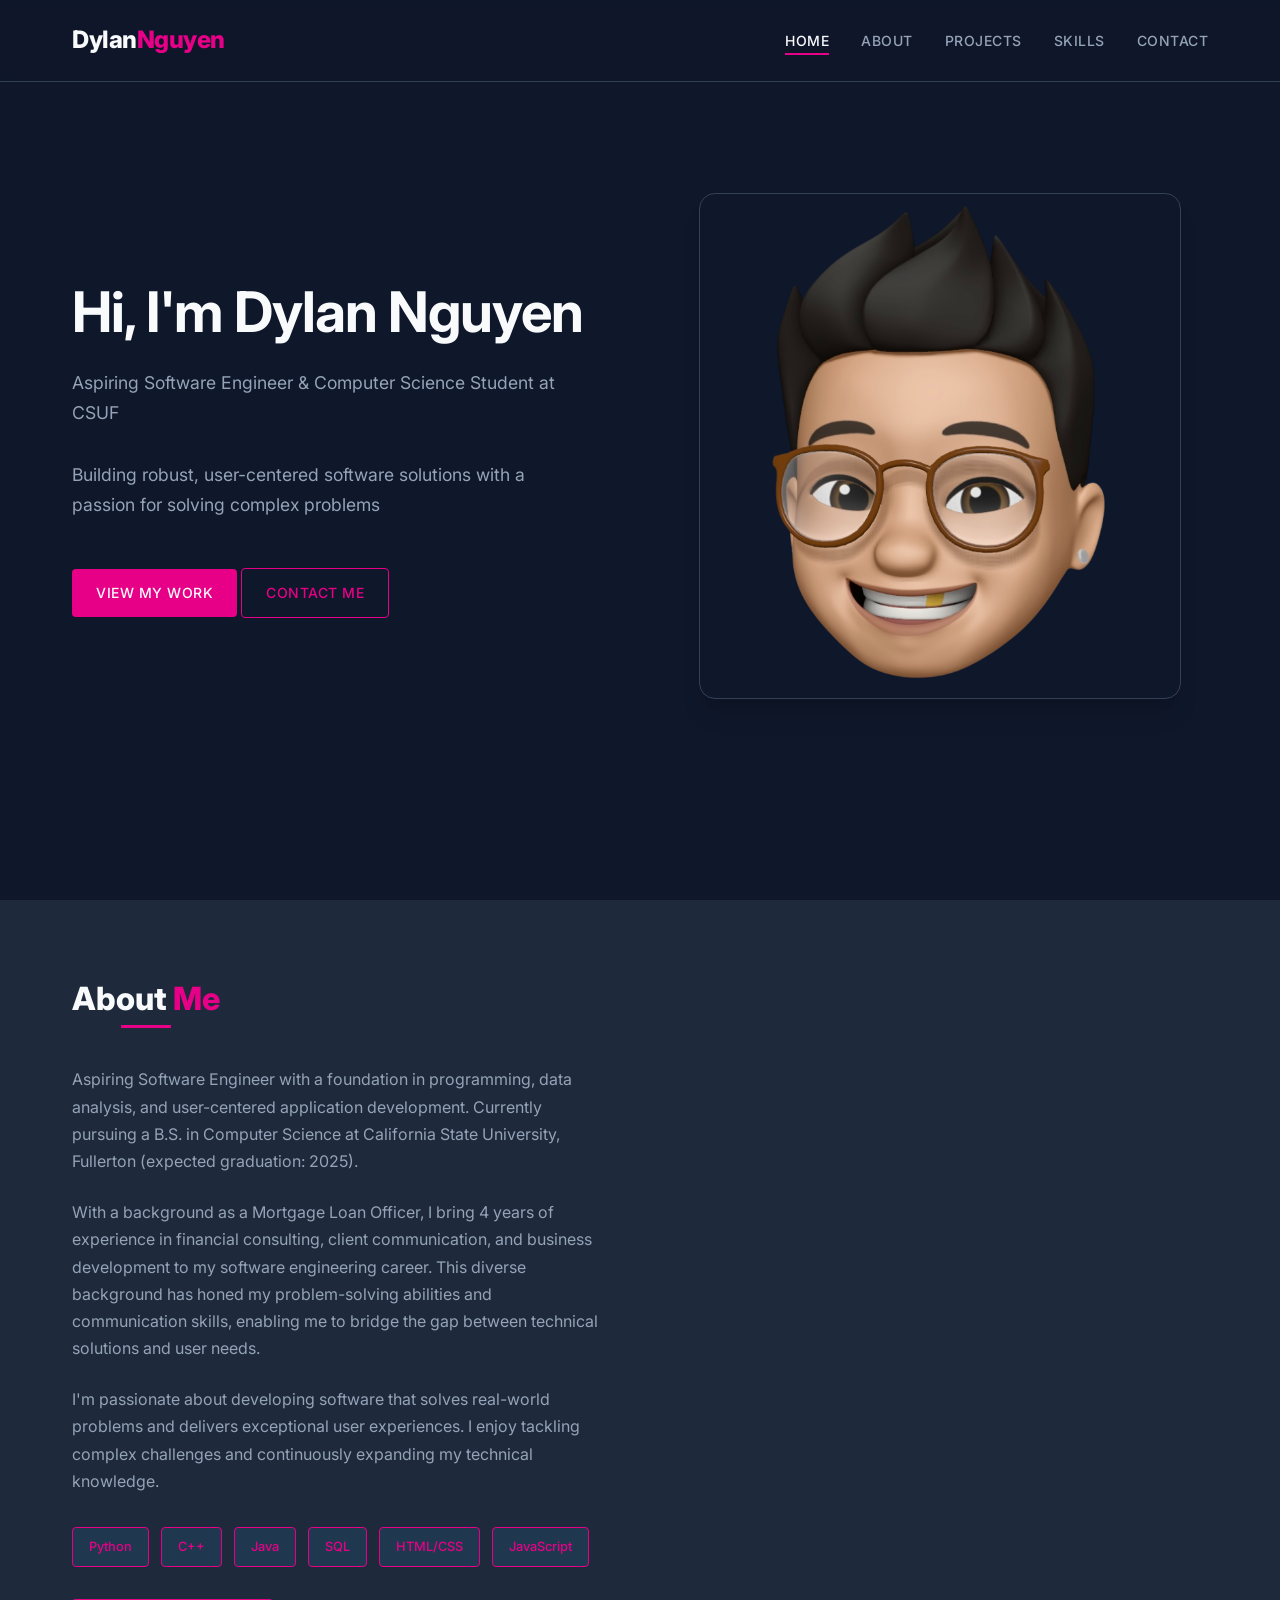
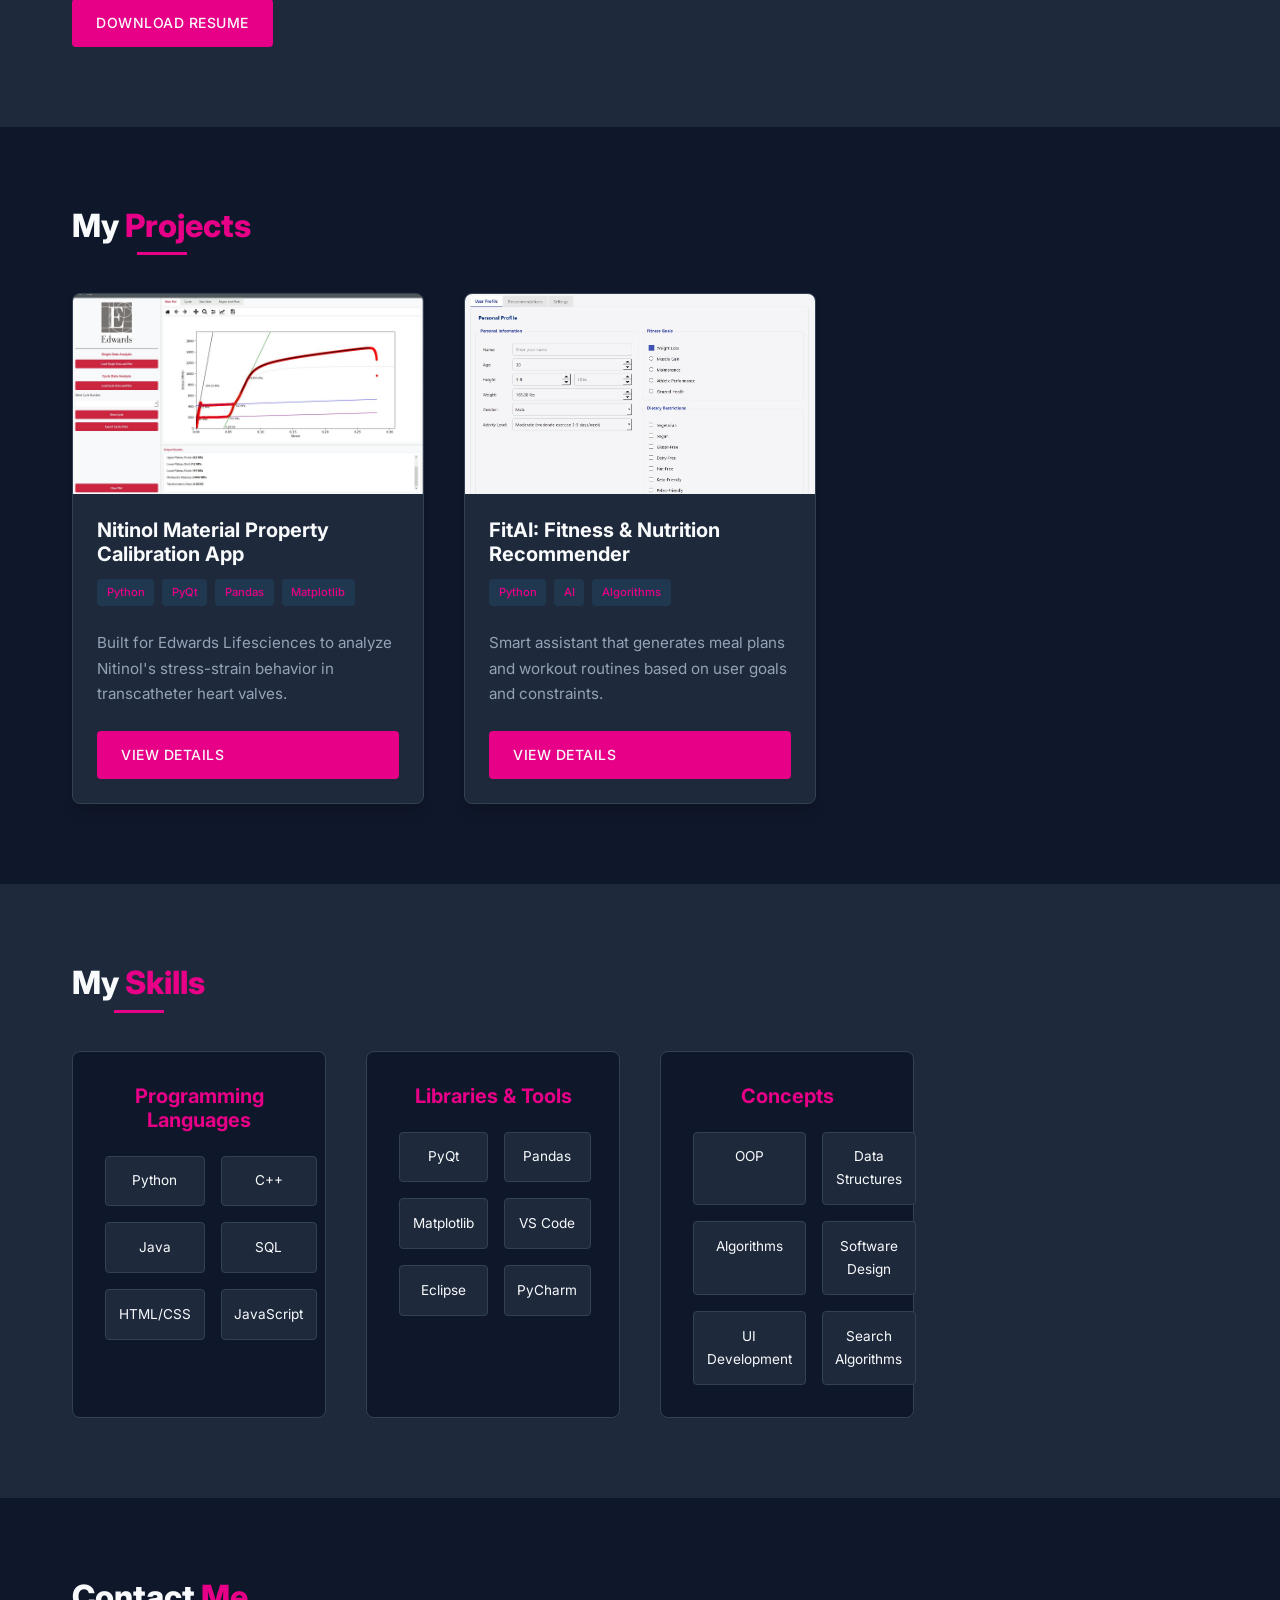
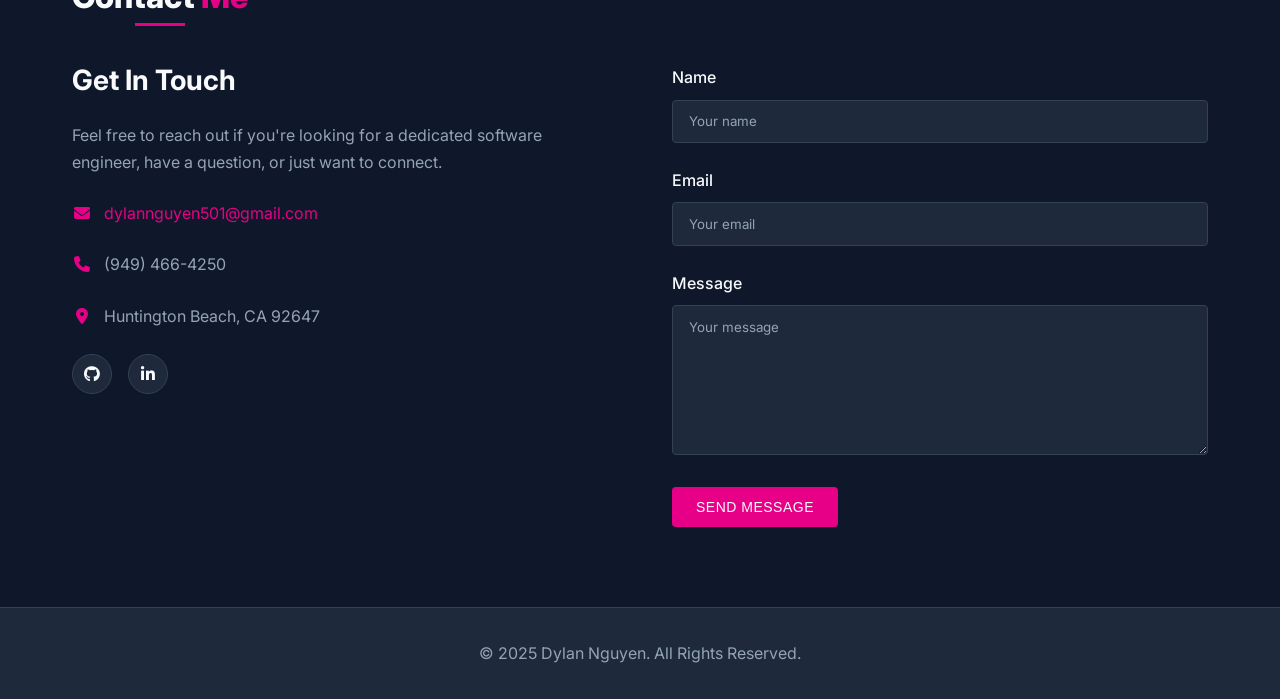
==== index.html @ c64ba747 "first commit" ====
<!DOCTYPE html>
<html lang="en">
<head>
  <meta charset="UTF-8">
  <meta name="viewport" content="width=device-width, initial-scale=1.0">
  <title>Dylan Nguyen | Software Engineer</title>
  <meta name="description" content="Dylan Nguyen - Software Engineer and Computer Science Student specializing in Python, C++, Java, and UI/UX Design">
  
  <!-- Favicon -->
  <link rel="icon" type="image/png" href="images/favicon.png">
  
  <!-- Google Fonts -->
  <link rel="preconnect" href="https://fonts.googleapis.com">
  <link rel="preconnect" href="https://fonts.gstatic.com" crossorigin>
  <link href="https://fonts.googleapis.com/css2?family=Inter:wght@300;400;500;600;700;800&display=swap" rel="stylesheet">
  
  <!-- Font Awesome -->
  <link rel="stylesheet" href="https://cdnjs.cloudflare.com/ajax/libs/font-awesome/6.4.0/css/all.min.css">
  
  <!-- Custom CSS -->
  <link rel="stylesheet" href="css/styles.css">
</head>
<body>
  <div class="main-layout">
    <!-- Header & Navigation -->
    <header>
      <div class="container">
        <nav>
          <div class="logo">
            <a href="index.html">Dylan<span>Nguyen</span></a>
          </div>
          <ul class="nav-links">
            <li><a href="#hero" class="active">Home</a></li>
            <li><a href="#about">About</a></li>
            <li><a href="#projects">Projects</a></li>
            <li><a href="#skills">Skills</a></li>
            <li><a href="#contact">Contact</a></li>
          </ul>
          <div class="nav-toggle">
            <i class="fas fa-bars"></i>
          </div>
        </nav>
      </div>
    </header>

    <!-- Hero Section -->
    <section id="hero">
      <div class="container">
        <div class="hero-content">
          <div class="hero-text animate fade-in-element">
            <h1>Hi, I'm <span>Dylan Nguyen</span></h1>
            <p>Aspiring Software Engineer & Computer Science Student at CSUF</p>
            <p>Building robust, user-centered software solutions with a passion for solving complex problems</p>
            <a href="#projects" class="btn">View My Work</a>
            <a href="#contact" class="btn btn-outline">Contact Me</a>
          </div>
          <div class="hero-image animate slide-in-right-element">
            <img src="images/profile.png" alt="Dylan Nguyen">
          </div>
        </div>
      </div>
    </section>

    <!-- About Section -->
    <section id="about">
      <div class="container">
        <h2 class="section-title">About <span>Me</span></h2>
        <div class="about-content">
          <div class="about-text animate slide-in-left-element">
            <p>Aspiring Software Engineer with a foundation in programming, data analysis, and user-centered application development. Currently pursuing a B.S. in Computer Science at California State University, Fullerton (expected graduation: 2025).</p>
            <p>With a background as a Mortgage Loan Officer, I bring 4 years of experience in financial consulting, client communication, and business development to my software engineering career. This diverse background has honed my problem-solving abilities and communication skills, enabling me to bridge the gap between technical solutions and user needs.</p>
            <p>I'm passionate about developing software that solves real-world problems and delivers exceptional user experiences. I enjoy tackling complex challenges and continuously expanding my technical knowledge.</p>
            <div class="skills-list">
              <span class="skill-tag">Python</span>
              <span class="skill-tag">C++</span>
              <span class="skill-tag">Java</span>
              <span class="skill-tag">SQL</span>
              <span class="skill-tag">HTML/CSS</span>
              <span class="skill-tag">JavaScript</span>
            </div>
            <a href="resources/Dylan_Nguyen_Resume.pdf" class="btn resume-link" target="_blank">Download Resume</a>
        </div>
      </div>
    </section>

    <!-- Projects Section -->
    <section id="projects">
      <div class="container">
        <h2 class="section-title">My <span>Projects</span></h2>
        <div class="projects-grid">
          <!-- Project 1 -->
          <div class="project-card animate fade-in-element">
            <div class="project-img">
              <img src="images/project-nitinol.jpg" alt="Nitinol Material Property Calibration App">
            </div>
            <div class="project-info">
              <h3>Nitinol Material Property Calibration App</h3>
              <div class="project-tags">
                <span class="project-tag">Python</span>
                <span class="project-tag">PyQt</span>
                <span class="project-tag">Pandas</span>
                <span class="project-tag">Matplotlib</span>
              </div>
              <p>Built for Edwards Lifesciences to analyze Nitinol's stress-strain behavior in transcatheter heart valves.</p>
              <a href="projects/nitinol.html" class="btn">View Details</a>
            </div>
          </div>
          
          <!-- Project 2 -->
          <div class="project-card animate fade-in-element">
            <div class="project-img">
              <img src="images/project-fitai.jpg" alt="FitAI: AI-Powered Fitness & Nutrition Recommender">
            </div>
            <div class="project-info">
              <h3>FitAI: Fitness & Nutrition Recommender</h3>
              <div class="project-tags">
                <span class="project-tag">Python</span>
                <span class="project-tag">AI</span>
                <span class="project-tag">Algorithms</span>
              </div>
              <p>Smart assistant that generates meal plans and workout routines based on user goals and constraints.</p>
              <a href="projects/fitai.html" class="btn">View Details</a>
            </div>
          </div>
        </div>
      </div>
    </section>

    <!-- Skills Section -->
    <section id="skills">
      <div class="container">
        <h2 class="section-title">My <span>Skills</span></h2>
        <div class="skills-container">
          <!-- Programming Languages -->
          <div class="skill-category animate fade-in-element">
            <h3>Programming Languages</h3>
            <div class="skill-items">
              <div class="skill-item">Python</div>
              <div class="skill-item">C++</div>
              <div class="skill-item">Java</div>
              <div class="skill-item">SQL</div>
              <div class="skill-item">HTML/CSS</div>
              <div class="skill-item">JavaScript</div>
            </div>
          </div>
          
          <!-- Libraries & Tools -->
          <div class="skill-category animate fade-in-element">
            <h3>Libraries & Tools</h3>
            <div class="skill-items">
              <div class="skill-item">PyQt</div>
              <div class="skill-item">Pandas</div>
              <div class="skill-item">Matplotlib</div>
              <div class="skill-item">VS Code</div>
              <div class="skill-item">Eclipse</div>
              <div class="skill-item">PyCharm</div>
            </div>
          </div>
          
          <!-- Concepts -->
          <div class="skill-category animate fade-in-element">
            <h3>Concepts</h3>
            <div class="skill-items">
              <div class="skill-item">OOP</div>
              <div class="skill-item">Data Structures</div>
              <div class="skill-item">Algorithms</div>
              <div class="skill-item">Software Design</div>
              <div class="skill-item">UI Development</div>
              <div class="skill-item">Search Algorithms</div>
            </div>
          </div>
        </div>
      </div>
    </section>

    <!-- Contact Section -->
    <section id="contact">
      <div class="container">
        <h2 class="section-title">Contact <span>Me</span></h2>
        <div class="contact-container">
          <div class="contact-info animate slide-in-left-element">
            <h3>Get In Touch</h3>
            <p>Feel free to reach out if you're looking for a dedicated software engineer, have a question, or just want to connect.</p>
            <p><i class="fas fa-envelope"></i> <a href="mailto:dylannguyen501@gmail.com">dylannguyen501@gmail.com</a></p>
            <p><i class="fas fa-phone"></i> (949) 466-4250</p>
            <p><i class="fas fa-map-marker-alt"></i> Huntington Beach, CA 92647</p>
            <div class="social-links">
              <a href="https://github.com/dylvnn" target="_blank" class="social-link"><i class="fab fa-github"></i></a>
              <a href="https://linkedin.com/in/dylanxnguyen" target="_blank" class="social-link"><i class="fab fa-linkedin-in"></i></a>
            </div>
          </div>
          <div class="contact-form animate slide-in-right-element">
            <form id="contact-form">
              <div class="form-group">
                <label for="name">Name</label>
                <input type="text" id="name" name="name" placeholder="Your name" required>
              </div>
              <div class="form-group">
                <label for="email">Email</label>
                <input type="email" id="email" name="email" placeholder="Your email" required>
              </div>
              <div class="form-group">
                <label for="message">Message</label>
                <textarea id="message" name="message" placeholder="Your message" required></textarea>
              </div>
              <button type="submit" class="btn">Send Message</button>
            </form>
          </div>
        </div>
      </div>
    </section>

    <!-- Footer -->
    <footer>
      <div class="container">
        <p>&copy; 2025 Dylan Nguyen. All Rights Reserved.</p>
      </div>
    </footer>
  </div>

  <!-- Custom JavaScript -->
  <script src="js/script.js"></script>
</body>
</html>
---- css/styles.css ----
/* Global Styles */
:root {
  --bg-primary: #0f172a;
  --bg-secondary: #1e293b;
  --text-primary: #f8fafc;
  --text-secondary: #94a3b8;
  --accent-color: #e70087;
  --accent-color-hover: #e70087;
  --border-color: #334155;
  --font-main: 'Inter', sans-serif;
  --font-heading: 'Inter', sans-serif;
  --transition: all 0.3s ease-in-out;
  --container-width: 1200px;
  --sidebar-width: 300px;
}

* {
  margin: 0;
  padding: 0;
  box-sizing: border-box;
}

html {
  scroll-behavior: smooth;
}

body {
  font-family: var(--font-main);
  line-height: 1.7;
  color: var(--text-primary);
  background-color: var(--bg-primary);
  min-height: 100vh;
}

a {
  text-decoration: none;
  color: var(--accent-color);
  transition: var(--transition);
}

a:hover {
  color: var(--accent-color-hover);
}

h1, h2, h3, h4, h5, h6 {
  font-family: var(--font-heading);
  font-weight: 700;
  line-height: 1.2;
  margin-bottom: 1.5rem;
  color: var(--text-primary);
}

ul {
  list-style: none;
}

img {
  max-width: 100%;
  height: auto;
  border-radius: 0.5rem;
}

.container {
  max-width: var(--container-width);
  margin: 0 auto;
  padding: 0 2rem;
}

.btn {
  display: inline-block;
  padding: 0.75rem 1.5rem;
  background-color: var(--accent-color);
  color: var(--text-primary);
  border: none;
  border-radius: 0.25rem;
  cursor: pointer;
  font-weight: 500;
  transition: var(--transition);
  font-size: 0.875rem;
  text-transform: uppercase;
  letter-spacing: 0.5px;
}

.btn:hover {
  background-color: var(--accent-color-hover);
  color: var(--text-primary);
  transform: translateY(-2px);
}

.btn-outline {
  background-color: transparent;
  border: 1px solid var(--accent-color);
  color: var(--accent-color);
}

.btn-outline:hover {
  background-color: var(--accent-color);
  color: var(--text-primary);
}

section {
  padding: 5rem 0;
}

.section-title {
  text-align: center;
  margin-bottom: 3rem;
  font-size: 2rem;
  font-weight: 800;
  position: relative;
  display: inline-block;
}

.section-title span {
  color: var(--accent-color);
}

.section-title::after {
  content: '';
  position: absolute;
  bottom: -10px;
  left: 50%;
  transform: translateX(-50%);
  width: 50px;
  height: 3px;
  background-color: var(--accent-color);
}

/* Layout */
.main-layout {
  display: flex;
  flex-direction: column;
  min-height: 100vh;
}

/* Header and Navigation */
header {
  position: fixed;
  width: 100%;
  top: 0;
  z-index: 100;
  backdrop-filter: blur(5px);
  background-color: rgba(15, 23, 42, 0.8);
  border-bottom: 1px solid var(--border-color);
}

nav {
  display: flex;
  justify-content: space-between;
  align-items: center;
  padding: 1.25rem 0;
}

.logo a {
  font-size: 1.5rem;
  font-weight: 800;
  color: var(--text-primary);
  letter-spacing: -0.5px;
}

.logo a span {
  color: var(--accent-color);
}

.nav-links {
  display: flex;
  gap: 2rem;
}

.nav-links a {
  color: var(--text-secondary);
  font-weight: 500;
  font-size: 0.875rem;
  text-transform: uppercase;
  letter-spacing: 0.5px;
  position: relative;
}

.nav-links a:hover,
.nav-links a.active {
  color: var(--text-primary);
}

.nav-links a.active::after {
  content: '';
  position: absolute;
  bottom: -6px;
  left: 0;
  width: 100%;
  height: 2px;
  background-color: var(--accent-color);
}

.nav-toggle {
  display: none;
  cursor: pointer;
  font-size: 1.5rem;
  color: var(--text-primary);
}

/* Hero Section */
#hero {
  min-height: 100vh;
  display: flex;
  align-items: center;
  background-color: var(--bg-primary);
  padding-top: 80px;
  position: relative;
}

.hero-content {
  display: grid;
  grid-template-columns: 1fr 1fr;
  gap: 4rem;
  align-items: center;
}

.hero-text h1 {
  font-size: 3.5rem;
  margin-bottom: 1.5rem;
  line-height: 1.1;
  letter-spacing: -1px;
}

.hero-text p {
  font-size: 1.1rem;
  margin-bottom: 2rem;
  color: var(--text-secondary);
  max-width: 500px;
}

.hero-text .btn {
  margin-top: 1rem;
}

.hero-image {
  position: relative;
  text-align: center;
}

.hero-image img {
  max-width: 90%;
  border-radius: 1rem;
  box-shadow: 0 20px 25px -5px rgba(0, 0, 0, 0.1), 0 10px 10px -5px rgba(0, 0, 0, 0.04);
  border: 1px solid var(--border-color);
}

.hero-image::before {
  content: '';
  position: absolute;
  top: -20px;
  left: 20px;
  right: 20px;
  bottom: 20px;
  border: 2px solid var(--accent-color);
  border-radius: 1rem;
  z-index: -1;
  opacity: 0.3;
}

/* About Section */
#about {
  background-color: var(--bg-secondary);
  position: relative;
  overflow: hidden;
}

.about-content {
  display: grid;
  grid-template-columns: 1fr 1fr;
  gap: 4rem;
  align-items: center;
}

.about-text h2 {
  margin-bottom: 1.5rem;
  font-size: 2rem;
}

.about-text p {
  margin-bottom: 1.5rem;
  color: var(--text-secondary);
}

.skills-list {
  display: flex;
  flex-wrap: wrap;
  gap: 0.75rem;
  margin-top: 2rem;
}

.skill-tag {
  background-color: rgba(56, 189, 248, 0.1);
  border: 1px solid var(--accent-color);
  padding: 0.5rem 1rem;
  border-radius: 0.25rem;
  font-size: 0.8rem;
  font-weight: 500;
  color: var(--accent-color);
}

.resume-link {
  display: inline-block;
  margin-top: 2rem;
}

.about-image img {
  border-radius: 0.5rem;
  box-shadow: 0 20px 25px -5px rgba(0, 0, 0, 0.1), 0 10px 10px -5px rgba(0, 0, 0, 0.04);
  border: 1px solid var(--border-color);
}

/* Projects Section */
.projects-grid {
  display: grid;
  grid-template-columns: repeat(auto-fill, minmax(350px, 1fr));
  gap: 2.5rem;
}

.project-card {
  background-color: var(--bg-secondary);
  border-radius: 0.5rem;
  overflow: hidden;
  box-shadow: 0 10px 15px -3px rgba(0, 0, 0, 0.1), 0 4px 6px -2px rgba(0, 0, 0, 0.05);
  border: 1px solid var(--border-color);
  transition: var(--transition);
  height: 100%;
  display: flex;
  flex-direction: column;
}

.project-card:hover {
  transform: translateY(-10px);
  box-shadow: 0 20px 25px -5px rgba(0, 0, 0, 0.1), 0 10px 10px -5px rgba(0, 0, 0, 0.04);
  border-color: var(--accent-color);
}

.project-img {
  height: 200px;
  overflow: hidden;
}

.project-img img {
  width: 100%;
  height: 100%;
  object-fit: cover;
  transition: var(--transition);
  border-radius: 0;
}

.project-card:hover .project-img img {
  transform: scale(1.05);
}

.project-info {
  padding: 1.5rem;
  display: flex;
  flex-direction: column;
  flex-grow: 1;
}

.project-info h3 {
  font-size: 1.25rem;
  margin-bottom: 0.8rem;
}

.project-info p {
  margin-bottom: 1.5rem;
  color: var(--text-secondary);
  font-size: 0.95rem;
  flex-grow: 1;
}

.project-tags {
  display: flex;
  flex-wrap: wrap;
  gap: 0.5rem;
  margin-bottom: 1.5rem;
}

.project-tag {
  background-color: rgba(56, 189, 248, 0.1);
  color: var(--accent-color);
  padding: 0.25rem 0.6rem;
  border-radius: 0.25rem;
  font-size: 0.7rem;
  font-weight: 500;
}

/* Skills Section */
#skills {
  background-color: var(--bg-secondary);
}

.skills-container {
  display: grid;
  grid-template-columns: repeat(auto-fill, minmax(250px, 1fr));
  gap: 2.5rem;
}

.skill-category {
  background-color: var(--bg-primary);
  padding: 2rem;
  border-radius: 0.5rem;
  border: 1px solid var(--border-color);
  transition: var(--transition);
}

.skill-category:hover {
  transform: translateY(-5px);
  border-color: var(--accent-color);
}

.skill-category h3 {
  margin-bottom: 1.5rem;
  font-size: 1.25rem;
  color: var(--accent-color);
  text-align: center;
}

.skill-items {
  display: grid;
  grid-template-columns: repeat(2, 1fr);
  gap: 1rem;
}

.skill-item {
  background-color: var(--bg-secondary);
  padding: 0.8rem;
  border-radius: 0.25rem;
  font-size: 0.85rem;
  text-align: center;
  border: 1px solid var(--border-color);
  transition: var(--transition);
}

.skill-item:hover {
  background-color: rgba(56, 189, 248, 0.1);
  border-color: var(--accent-color);
  color: var(--accent-color);
}

/* Contact Section */
#contact {
  background-color: var(--bg-primary);
}

.contact-container {
  display: grid;
  grid-template-columns: 1fr 1fr;
  gap: 4rem;
}

.contact-info h3 {
  font-size: 1.75rem;
  margin-bottom: 1.5rem;
}

.contact-info p {
  margin-bottom: 1.5rem;
  color: var(--text-secondary);
}

.contact-info p i {
  color: var(--accent-color);
  margin-right: 0.5rem;
  width: 20px;
  text-align: center;
}

.social-links {
  display: flex;
  gap: 1rem;
  margin-bottom: 2rem;
}

.social-link {
  display: flex;
  align-items: center;
  justify-content: center;
  width: 40px;
  height: 40px;
  background-color: var(--bg-secondary);
  color: var(--text-primary);
  border-radius: 50%;
  transition: var(--transition);
  border: 1px solid var(--border-color);
}

.social-link:hover {
  background-color: var(--accent-color);
  color: var(--text-primary);
  transform: translateY(-3px);
  border-color: var(--accent-color);
}

.contact-form .form-group {
  margin-bottom: 1.5rem;
}

.contact-form label {
  display: block;
  margin-bottom: 0.5rem;
  font-weight: 500;
  color: var(--text-primary);
}

.contact-form input,
.contact-form textarea {
  width: 100%;
  padding: 0.8rem 1rem;
  background-color: var(--bg-secondary);
  border: 1px solid var(--border-color);
  border-radius: 0.25rem;
  font-family: var(--font-main);
  color: var(--text-primary);
  transition: var(--transition);
}

.contact-form input:focus,
.contact-form textarea:focus {
  outline: none;
  border-color: var(--accent-color);
  box-shadow: 0 0 0 2px rgba(56, 189, 248, 0.2);
}

.contact-form textarea {
  resize: vertical;
  min-height: 150px;
}

.contact-form input::placeholder,
.contact-form textarea::placeholder {
  color: var(--text-secondary);
}

/* Footer */
footer {
  background-color: var(--bg-secondary);
  color: var(--text-secondary);
  text-align: center;
  padding: 2rem 0;
  border-top: 1px solid var(--border-color);
}

/* Project Details Page */
.project-details {
  padding-top: 100px;
  padding-bottom: 5rem;
}

.project-header {
  text-align: center;
  margin-bottom: 3rem;
}

.project-header h1 {
  font-size: 2.5rem;
  margin-bottom: 1rem;
}

.project-gallery {
  display: grid;
  grid-template-columns: repeat(auto-fill, minmax(300px, 1fr));
  gap: 1.5rem;
  margin-bottom: 3rem;
}

.gallery-item {
  border-radius: 0.5rem;
  overflow: hidden;
  box-shadow: 0 5px 15px rgba(0, 0, 0, 0.1);
  border: 1px solid var(--border-color);
}

.gallery-item img {
  width: 100%;
  height: 100%;
  object-fit: cover;
  border-radius: 0;
}

.project-description {
  margin-bottom: 3rem;
}

.project-description h2 {
  font-size: 1.75rem;
  margin-bottom: 1.5rem;
}

.project-description h3 {
  font-size: 1.35rem;
  margin-top: 2rem;
  margin-bottom: 1rem;
  color: var(--accent-color);
}

.project-description h4 {
  font-size: 1.15rem;
  margin-top: 1.5rem;
  margin-bottom: 0.75rem;
}

.project-description p {
  margin-bottom: 1rem;
  color: var(--text-secondary);
}

.project-description ul,
.project-description ol {
  margin-bottom: 1.5rem;
  margin-left: 1.5rem;
}

.project-description li {
  margin-bottom: 0.5rem;
  color: var(--text-secondary);
}

.project-description ul {
  list-style-type: disc;
}

.project-description ol {
  list-style-type: decimal;
}

.project-meta {
  display: grid;
  grid-template-columns: repeat(auto-fill, minmax(250px, 1fr));
  gap: 2rem;
  margin-bottom: 3rem;
}

.meta-item {
  background-color: var(--bg-secondary);
  padding: 1.5rem;
  border-radius: 0.5rem;
  border: 1px solid var(--border-color);
}

.meta-item h4 {
  margin-bottom: 1rem;
  color: var(--accent-color);
  font-size: 1.1rem;
}

.meta-item ul {
  margin-left: 1.5rem;
  list-style-type: disc;
}

.meta-item li {
  margin-bottom: 0.5rem;
  color: var(--text-secondary);
  font-size: 0.9rem;
}

.tech-stack {
  display: flex;
  flex-wrap: wrap;
  gap: 0.8rem;
}

.back-link {
  display: inline-flex;
  align-items: center;
  margin-top: 2rem;
  font-weight: 500;
}

.back-link i {
  margin-right: 0.5rem;
}

/* Alert Messages */
.alert {
  padding: 1rem;
  border-radius: 0.25rem;
  margin-bottom: 1rem;
  font-size: 0.9rem;
}

.alert-success {
  background-color: rgba(16, 185, 129, 0.1);
  border: 1px solid rgba(16, 185, 129, 0.2);
  color: #10b981;
}

.alert-error {
  background-color: rgba(239, 68, 68, 0.1);
  border: 1px solid rgba(239, 68, 68, 0.2);
  color: #ef4444;
}

/* Animations */
.fade-in {
  animation: fadeIn 1s ease-in;
}

.slide-in-left {
  animation: slideInLeft 1s ease-in-out;
}

.slide-in-right {
  animation: slideInRight 1s ease-in-out;
}

@keyframes fadeIn {
  from {
    opacity: 0;
  }
  to {
    opacity: 1;
  }
}

@keyframes slideInLeft {
  from {
    transform: translateX(-100px);
    opacity: 0;
  }
  to {
    transform: translateX(0);
    opacity: 1;
  }
}

@keyframes slideInRight {
  from {
    transform: translateX(100px);
    opacity: 0;
  }
  to {
    transform: translateX(0);
    opacity: 1;
  }
}

/* Responsive Design */
@media (max-width: 992px) {
  .hero-content,
  .about-content,
  .contact-container {
    grid-template-columns: 1fr;
    gap: 3rem;
  }
  
  .hero-image {
    grid-row: 1;
  }
  
  .section-title {
    font-size: 1.75rem;
  }
  
  .hero-text h1 {
    font-size: 2.5rem;
  }
}

@media (max-width: 768px) {
  .nav-links {
    position: fixed;
    top: 80px;
    left: -100%;
    width: 100%;
    height: calc(100vh - 80px);
    background-color: var(--bg-primary);
    flex-direction: column;
    align-items: center;
    justify-content: center;
    transition: var(--transition);
    z-index: 99;
  }
  
  .nav-links.active {
    left: 0;
  }
  
  .nav-toggle {
    display: block;
  }
  
  .projects-grid {
    grid-template-columns: 1fr;
  }
  
  .project-meta {
    grid-template-columns: 1fr;
  }
  
  .hero-text h1 {
    font-size: 2rem;
  }
  
  section {
    padding: 4rem 0;
  }
}

@media (max-width: 576px) {
  .container {
    padding: 0 1rem;
  }
  
  .hero-text h1 {
    font-size: 1.75rem;
  }
  
  .section-title {
    font-size: 1.5rem;
  }
  
  .skills-container,
  .skill-items {
    grid-template-columns: 1fr;
  }
  
  .project-gallery {
    grid-template-columns: 1fr;
  }
}
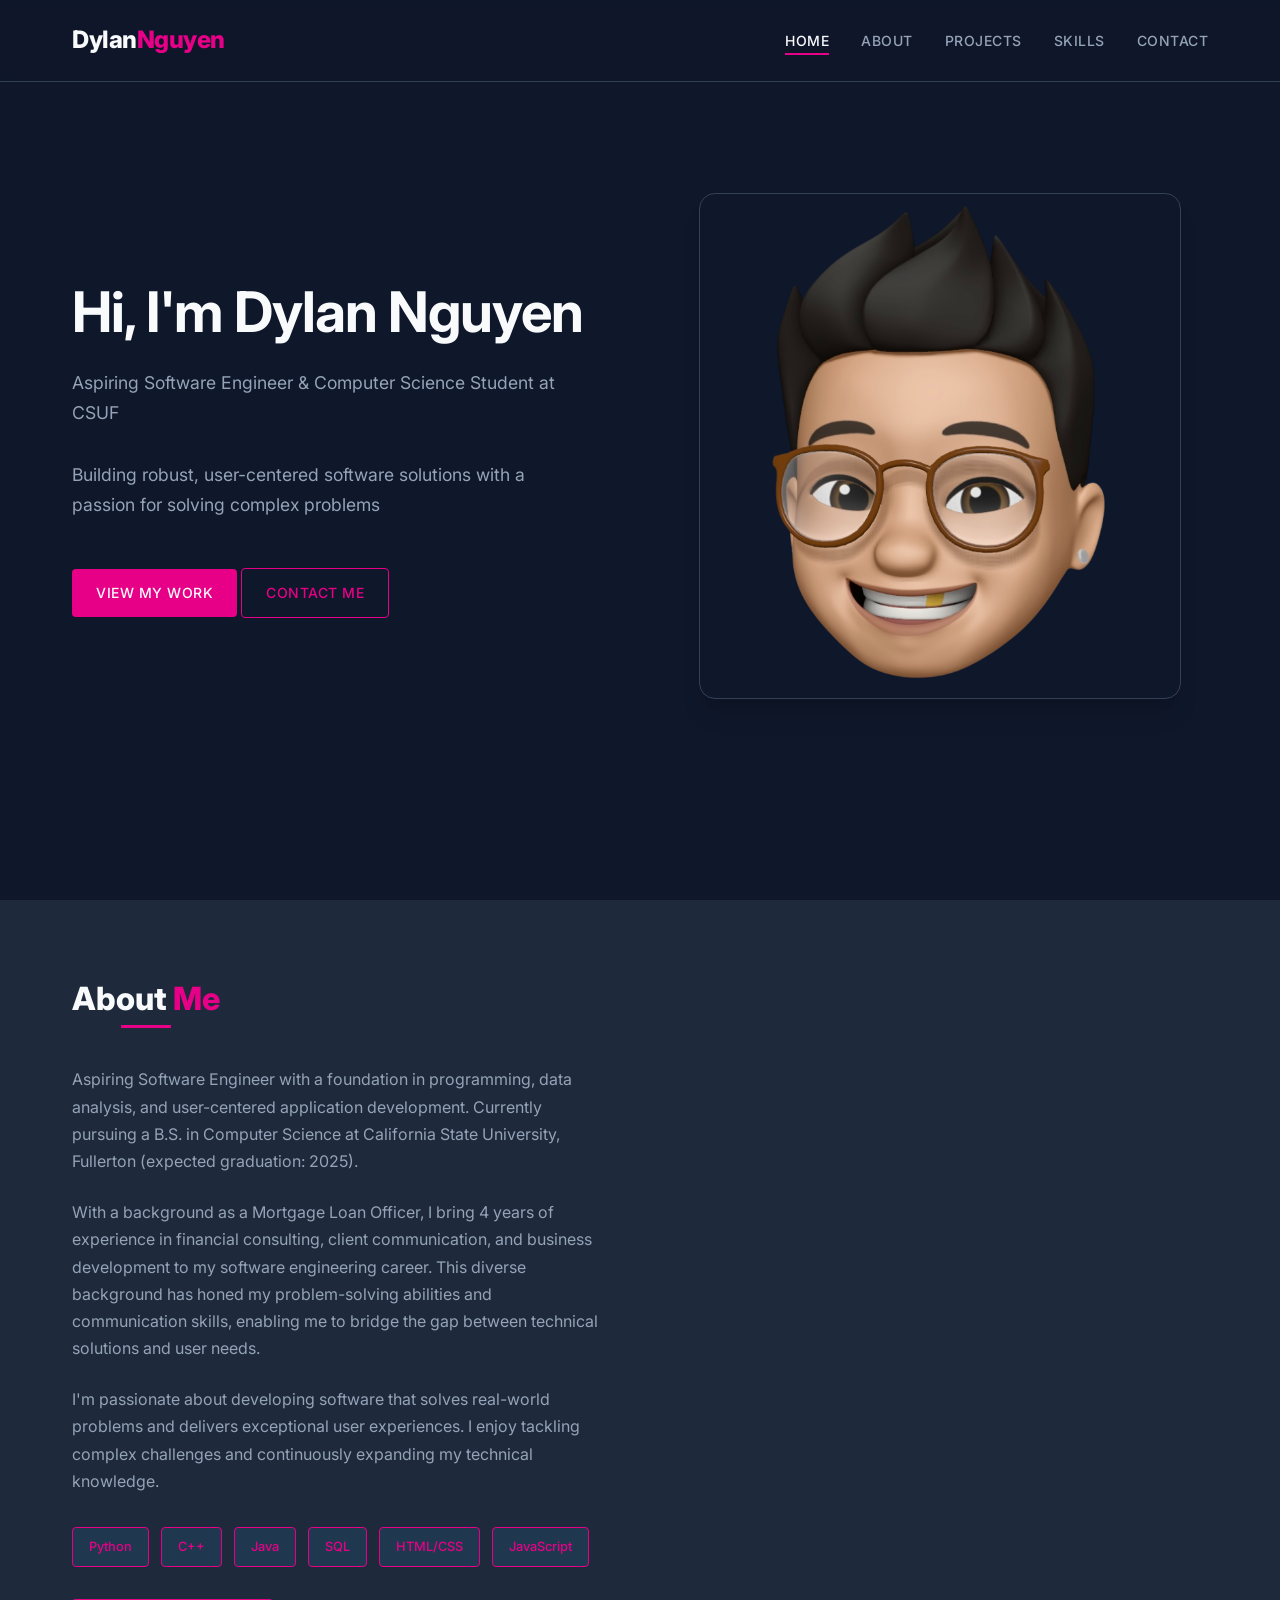
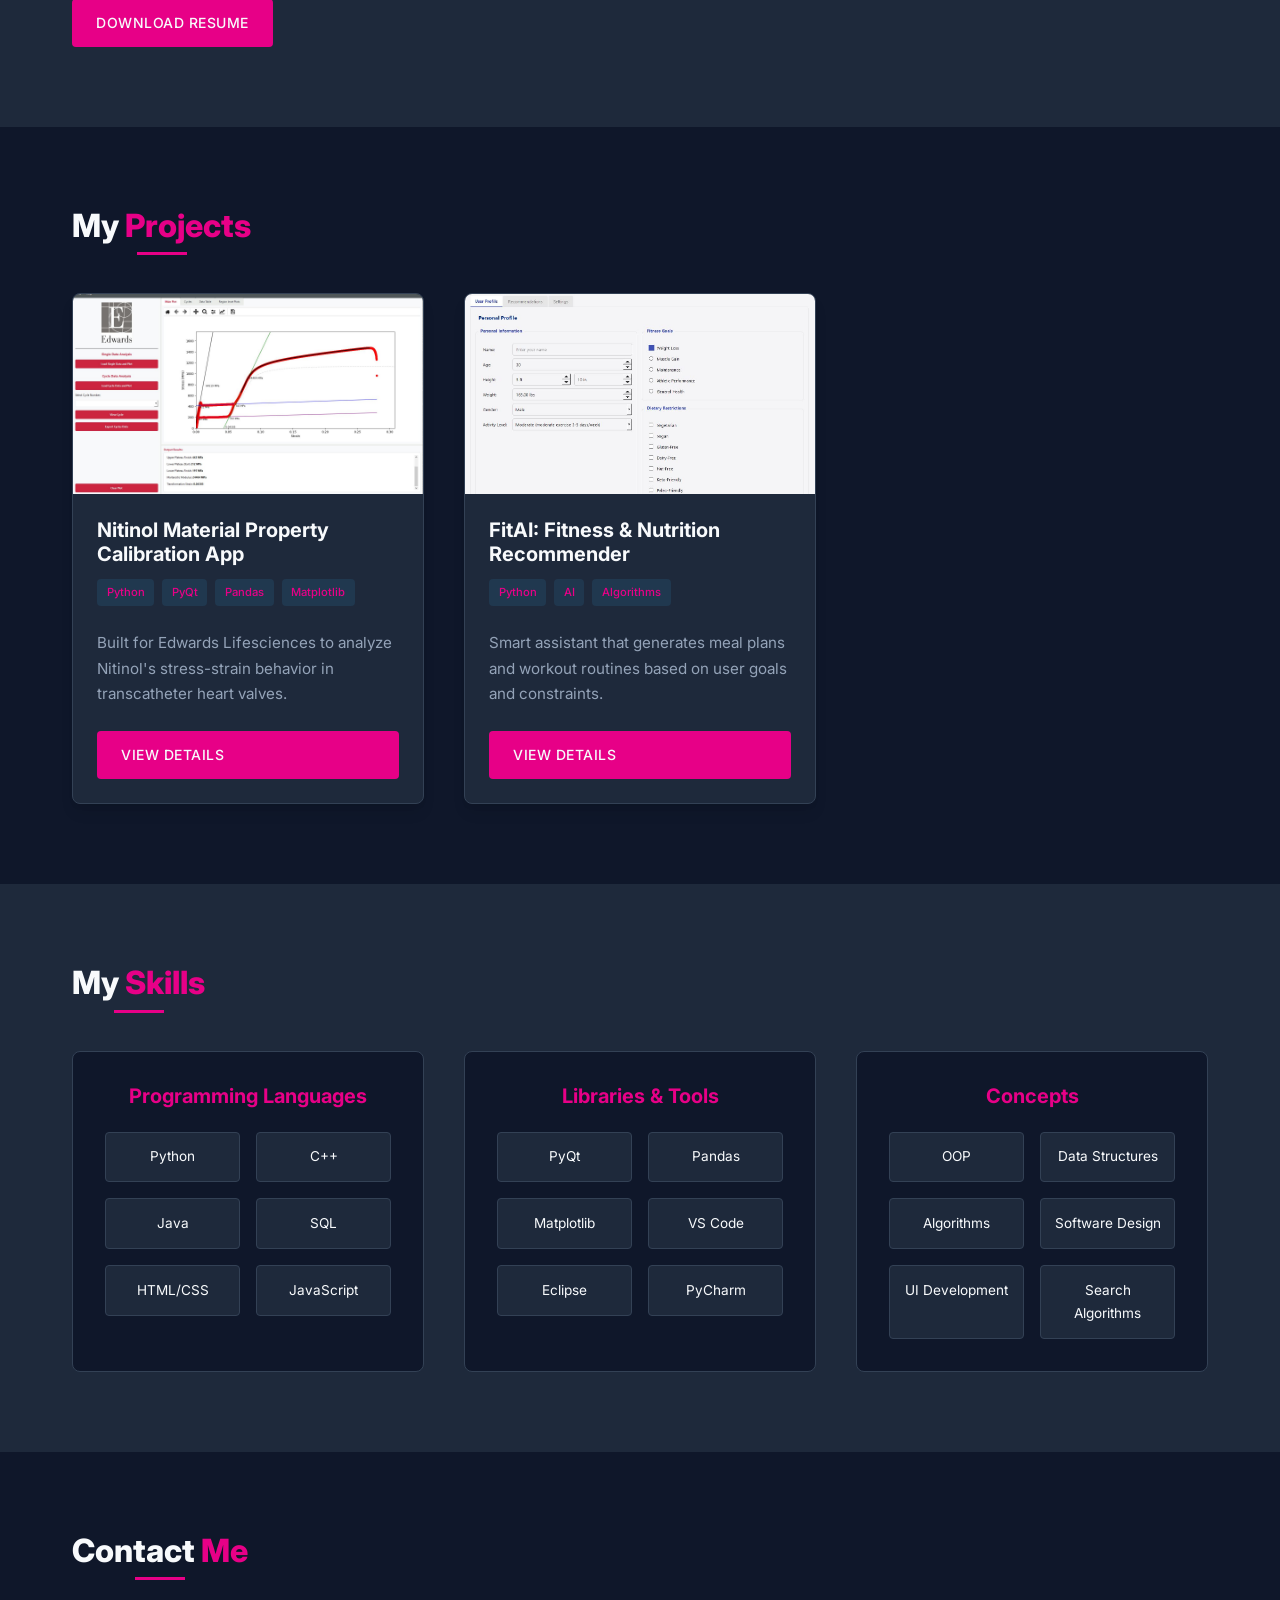
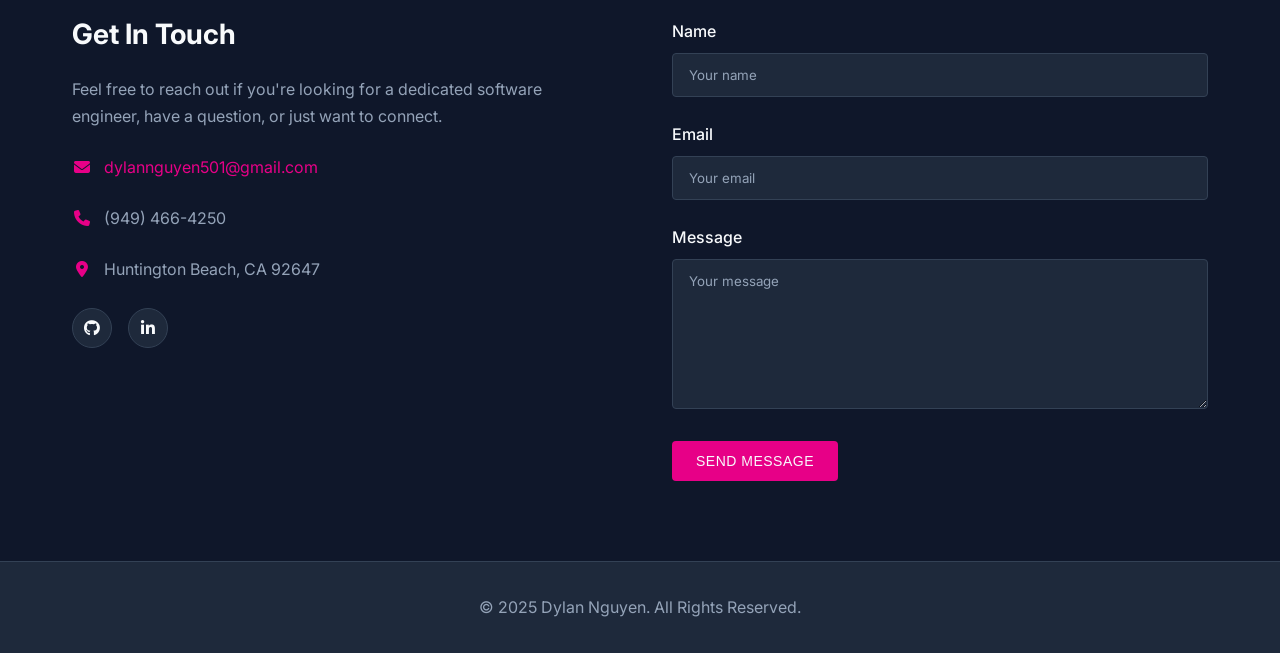
==== commit a634a777: "COMMIT" ====
--- a/index.html
+++ b/index.html
@@ -78,7 +78,7 @@
               <span class="skill-tag">HTML/CSS</span>
               <span class="skill-tag">JavaScript</span>
             </div>
-            <a href="resources/Dylan_Nguyen_Resume.pdf" class="btn resume-link" target="_blank">Download Resume</a>
+            <a href="resources/Dylan_Nguyen_Resume (2).pdf" class="btn resume-link" target="_blank">Download Resume</a>
         </div>
       </div>
     </section>
--- a/css/styles.css
+++ b/css/styles.css
@@ -394,8 +394,9 @@
 
 .skills-container {
   display: grid;
-  grid-template-columns: repeat(auto-fill, minmax(250px, 1fr));
+  grid-template-columns: repeat(auto-fit, minmax(250px, 1fr));
   gap: 2.5rem;
+  width: 100%;
 }
 
 .skill-category {
@@ -422,6 +423,7 @@
   display: grid;
   grid-template-columns: repeat(2, 1fr);
   gap: 1rem;
+  width: 100%;
 }
 
 .skill-item {
@@ -432,6 +434,7 @@
   text-align: center;
   border: 1px solid var(--border-color);
   transition: var(--transition);
+  box-sizing: border-box;
 }
 
 .skill-item:hover {
